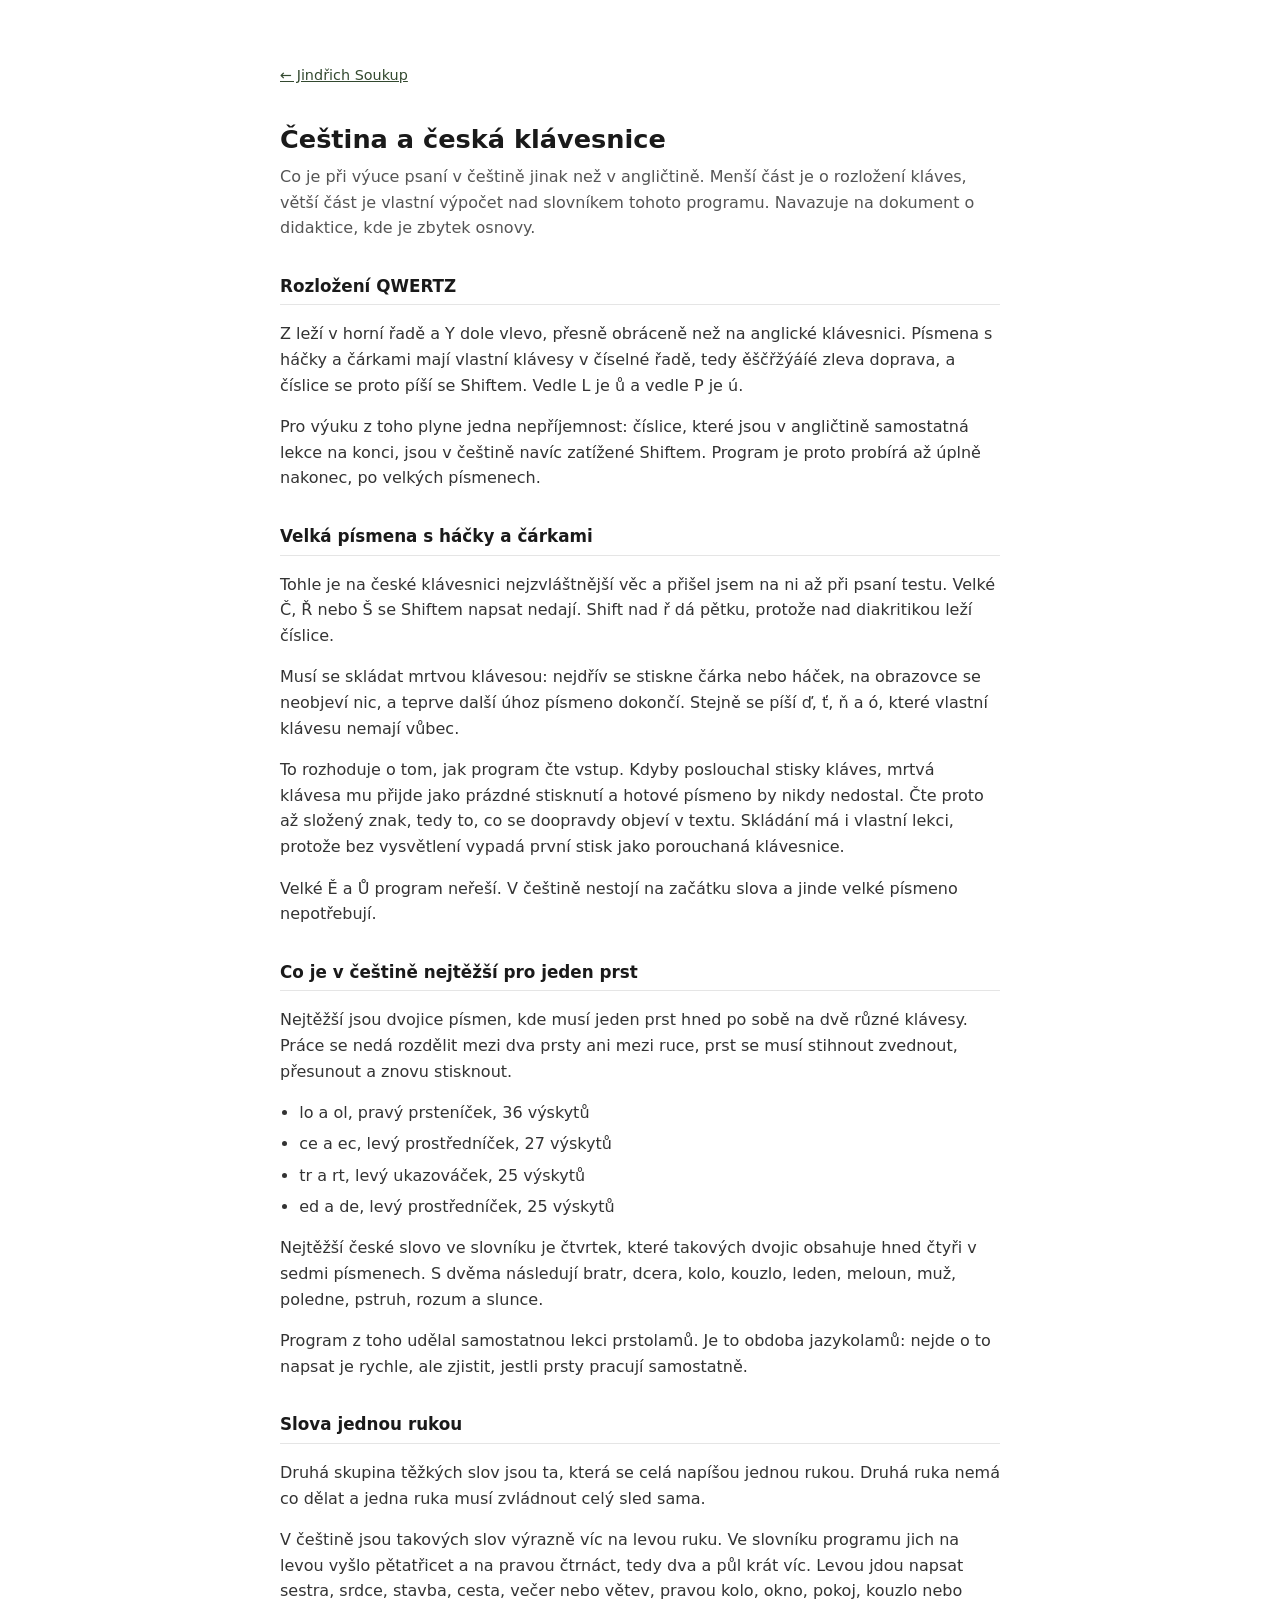
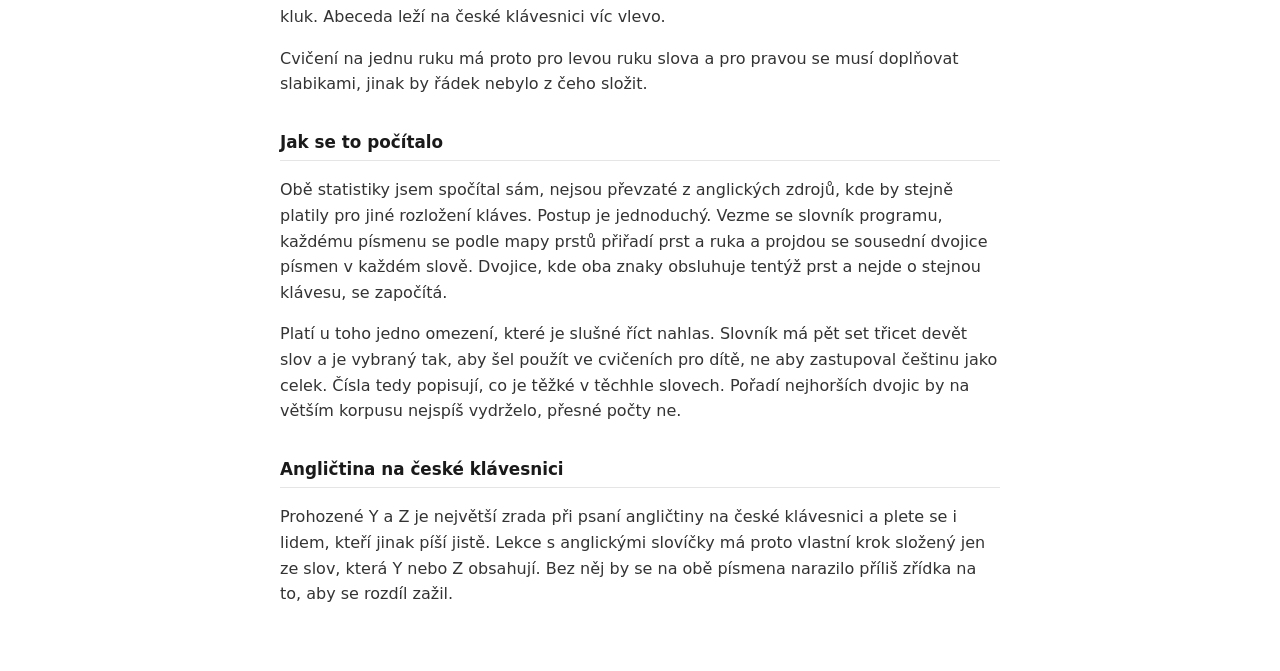
==== docs/cestina.html @ 6b9434f6 "Píšeme všemi deseti: výukový program psaní na české klávesnici 38 lekcí od f a j po číslice, generát" ====
<!DOCTYPE html>
<html lang="cs">
<head>
  <meta charset="UTF-8">
  <meta name="viewport" content="width=device-width, initial-scale=1.0">
  <title>Čeština a česká klávesnice</title>
  <style>
    body {
      font-family: system-ui, -apple-system, Segoe UI, Roboto, sans-serif;
      max-width: 720px;
      margin: 4rem auto;
      padding: 0 1.5rem;
      line-height: 1.6;
      color: #1a1a1a;
    }
    h1 { margin-bottom: 0.25rem; font-size: 1.6rem; }
    p.subtitle { color: #555; margin-top: 0; }
    h2 {
      font-size: 1.05rem;
      margin: 2rem 0 0.5rem;
      padding-bottom: 0.3rem;
      border-bottom: 1px solid #e5e5e5;
    }
    h3 { font-size: 0.98rem; margin: 1.5rem 0 0.4rem; color: #333; }
    p { color: #333; }
    ul { padding-left: 1.2rem; }
    li { margin: 0.35rem 0; color: #333; }
    a { color: #33492F; }
    .back { font-size: 0.9rem; margin-bottom: 2rem; }
    pre {
      background: #f4f4f2;
      padding: 0.8rem 1rem;
      border-radius: 3px;
      overflow-x: auto;
      font-size: 0.9em;
      line-height: 1.5;
    }
    code {
      background: #f4f4f2;
      padding: 0.1em 0.3em;
      border-radius: 3px;
      font-size: 0.9em;
    }
  </style>
</head>
<body>
  <p class="back"><a href="index.html">← Jindřich Soukup</a></p>

  <h1>Čeština a česká klávesnice</h1>
  <p class="subtitle">Co je při výuce psaní v češtině jinak než v angličtině. Menší část je o rozložení kláves, větší část je vlastní výpočet nad slovníkem tohoto programu. Navazuje na dokument o didaktice, kde je zbytek osnovy.</p>

  <h2>Rozložení QWERTZ</h2>
  <p>Z leží v horní řadě a Y dole vlevo, přesně obráceně než na anglické klávesnici. Písmena s háčky a čárkami mají vlastní klávesy v číselné řadě, tedy ěščřžýáíé zleva doprava, a číslice se proto píší se Shiftem. Vedle L je ů a vedle P je ú.</p>
  <p>Pro výuku z toho plyne jedna nepříjemnost: číslice, které jsou v angličtině samostatná lekce na konci, jsou v češtině navíc zatížené Shiftem. Program je proto probírá až úplně nakonec, po velkých písmenech.</p>
  <h2>Velká písmena s háčky a čárkami</h2>
  <p>Tohle je na české klávesnici nejzvláštnější věc a přišel jsem na ni až při psaní testu. Velké Č, Ř nebo Š se Shiftem napsat nedají. Shift nad ř dá pětku, protože nad diakritikou leží číslice.</p>
  <p>Musí se skládat mrtvou klávesou: nejdřív se stiskne čárka nebo háček, na obrazovce se neobjeví nic, a teprve další úhoz písmeno dokončí. Stejně se píší ď, ť, ň a ó, které vlastní klávesu nemají vůbec.</p>
  <p>To rozhoduje o tom, jak program čte vstup. Kdyby poslouchal stisky kláves, mrtvá klávesa mu přijde jako prázdné stisknutí a hotové písmeno by nikdy nedostal. Čte proto až složený znak, tedy to, co se doopravdy objeví v textu. Skládání má i vlastní lekci, protože bez vysvětlení vypadá první stisk jako porouchaná klávesnice.</p>
  <p>Velké Ě a Ů program neřeší. V češtině nestojí na začátku slova a jinde velké písmeno nepotřebují.</p>
  <h2>Co je v češtině nejtěžší pro jeden prst</h2>
  <p>Nejtěžší jsou dvojice písmen, kde musí jeden prst hned po sobě na dvě různé klávesy. Práce se nedá rozdělit mezi dva prsty ani mezi ruce, prst se musí stihnout zvednout, přesunout a znovu stisknout.</p>
  <ul>
    <li>lo a ol, pravý prsteníček, 36 výskytů</li>
    <li>ce a ec, levý prostředníček, 27 výskytů</li>
    <li>tr a rt, levý ukazováček, 25 výskytů</li>
    <li>ed a de, levý prostředníček, 25 výskytů</li>
  </ul>
  <p>Nejtěžší české slovo ve slovníku je čtvrtek, které takových dvojic obsahuje hned čtyři v sedmi písmenech. S dvěma následují bratr, dcera, kolo, kouzlo, leden, meloun, muž, poledne, pstruh, rozum a slunce.</p>
  <p>Program z toho udělal samostatnou lekci prstolamů. Je to obdoba jazykolamů: nejde o to napsat je rychle, ale zjistit, jestli prsty pracují samostatně.</p>
  <h2>Slova jednou rukou</h2>
  <p>Druhá skupina těžkých slov jsou ta, která se celá napíšou jednou rukou. Druhá ruka nemá co dělat a jedna ruka musí zvládnout celý sled sama.</p>
  <p>V češtině jsou takových slov výrazně víc na levou ruku. Ve slovníku programu jich na levou vyšlo pětatřicet a na pravou čtrnáct, tedy dva a půl krát víc. Levou jdou napsat sestra, srdce, stavba, cesta, večer nebo větev, pravou kolo, okno, pokoj, kouzlo nebo kluk. Abeceda leží na české klávesnici víc vlevo.</p>
  <p>Cvičení na jednu ruku má proto pro levou ruku slova a pro pravou se musí doplňovat slabikami, jinak by řádek nebylo z čeho složit.</p>
  <h2>Jak se to počítalo</h2>
  <p>Obě statistiky jsem spočítal sám, nejsou převzaté z anglických zdrojů, kde by stejně platily pro jiné rozložení kláves. Postup je jednoduchý. Vezme se slovník programu, každému písmenu se podle mapy prstů přiřadí prst a ruka a projdou se sousední dvojice písmen v každém slově. Dvojice, kde oba znaky obsluhuje tentýž prst a nejde o stejnou klávesu, se započítá.</p>
  <p>Platí u toho jedno omezení, které je slušné říct nahlas. Slovník má pět set třicet devět slov a je vybraný tak, aby šel použít ve cvičeních pro dítě, ne aby zastupoval češtinu jako celek. Čísla tedy popisují, co je těžké v těchhle slovech. Pořadí nejhorších dvojic by na větším korpusu nejspíš vydrželo, přesné počty ne.</p>
  <h2>Angličtina na české klávesnici</h2>
  <p>Prohozené Y a Z je největší zrada při psaní angličtiny na české klávesnici a plete se i lidem, kteří jinak píší jistě. Lekce s anglickými slovíčky má proto vlastní krok složený jen ze slov, která Y nebo Z obsahují. Bez něj by se na obě písmena narazilo příliš zřídka na to, aby se rozdíl zažil.</p>
</body>
</html>
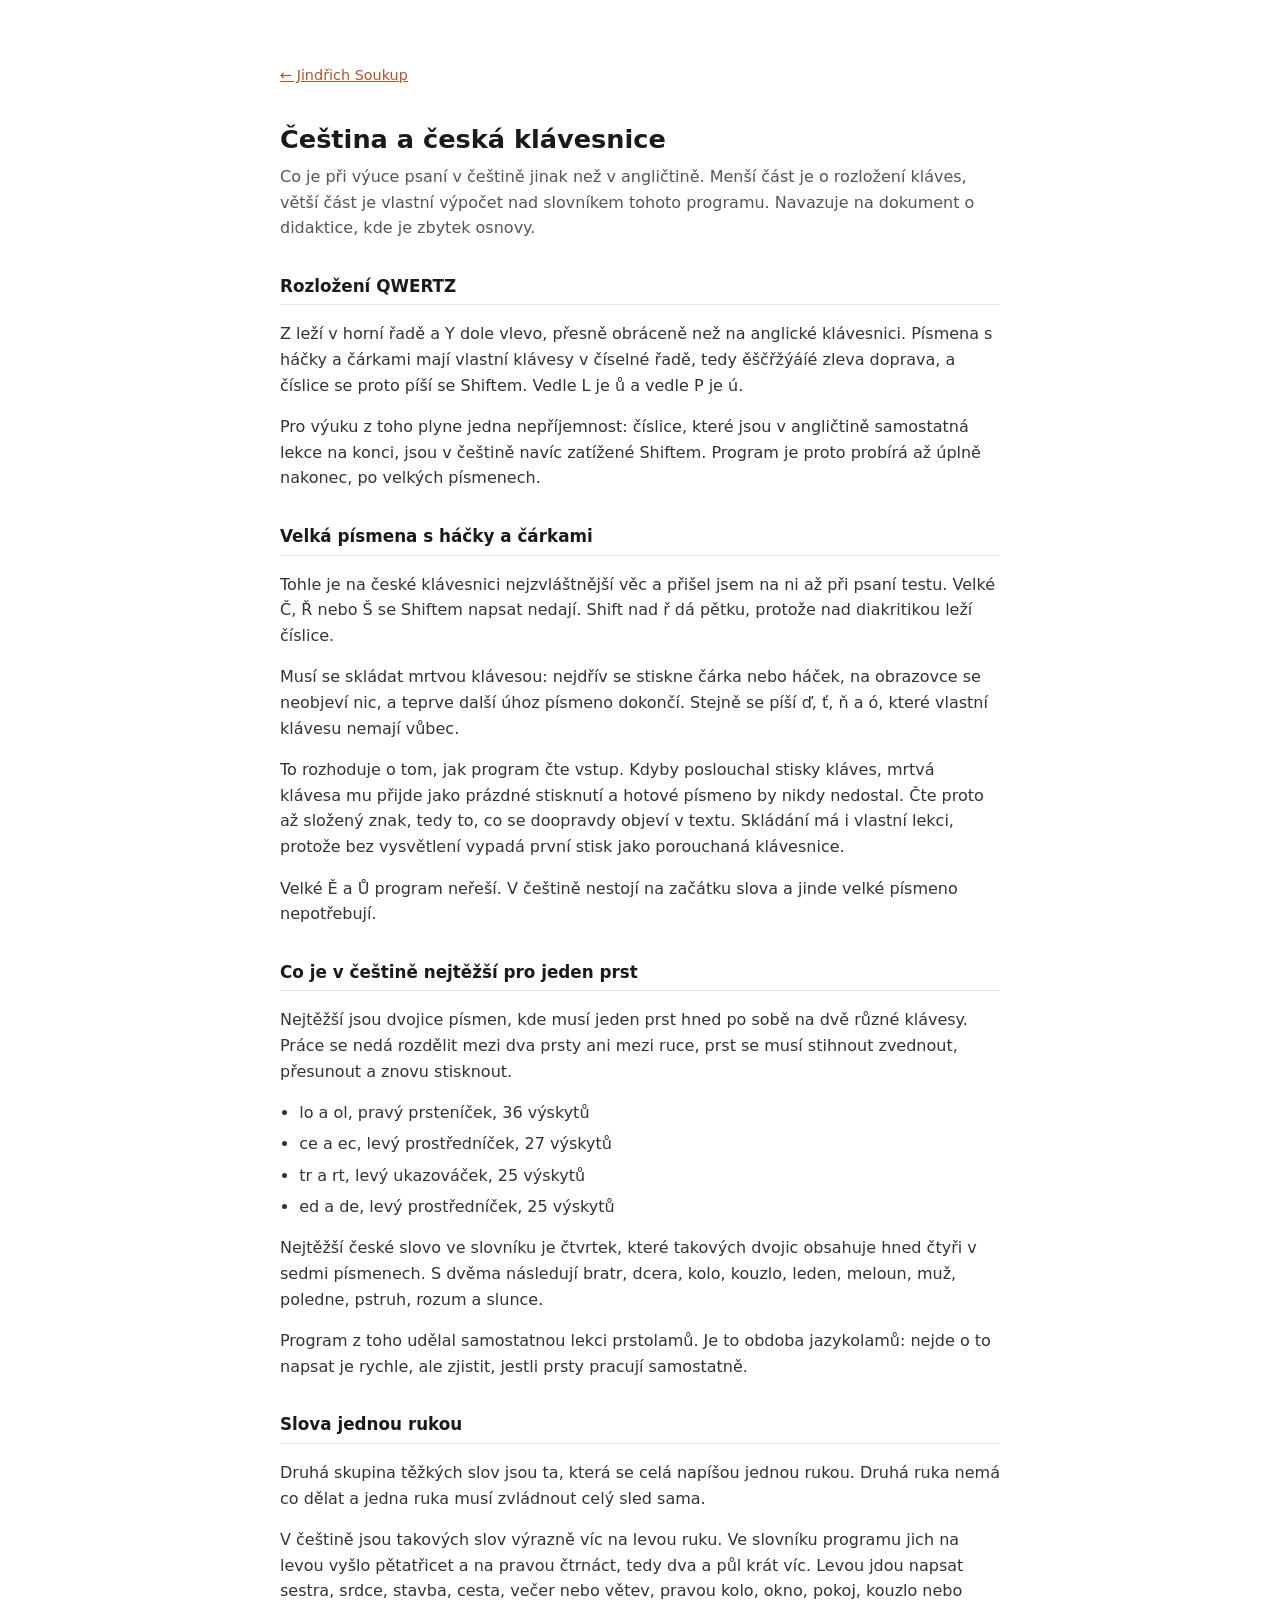
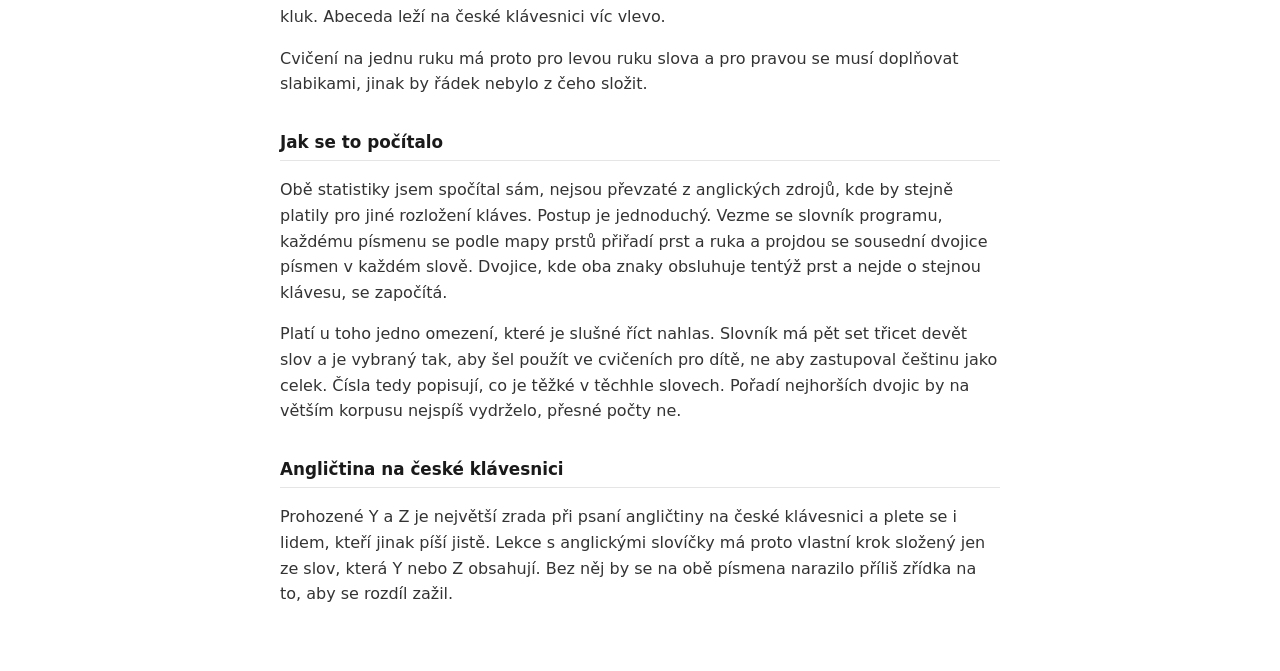
==== commit d890c230: "Odkazy v generovaných poznámkách stejnou barvou jako web Co-Authored-By: Claude Opus 5 (1M context) " ====
--- a/docs/cestina.html
+++ b/docs/cestina.html
@@ -25,7 +25,7 @@
     p { color: #333; }
     ul { padding-left: 1.2rem; }
     li { margin: 0.35rem 0; color: #333; }
-    a { color: #33492F; }
+    a { color: #A8552E; }
     .back { font-size: 0.9rem; margin-bottom: 2rem; }
     pre {
       background: #f4f4f2;
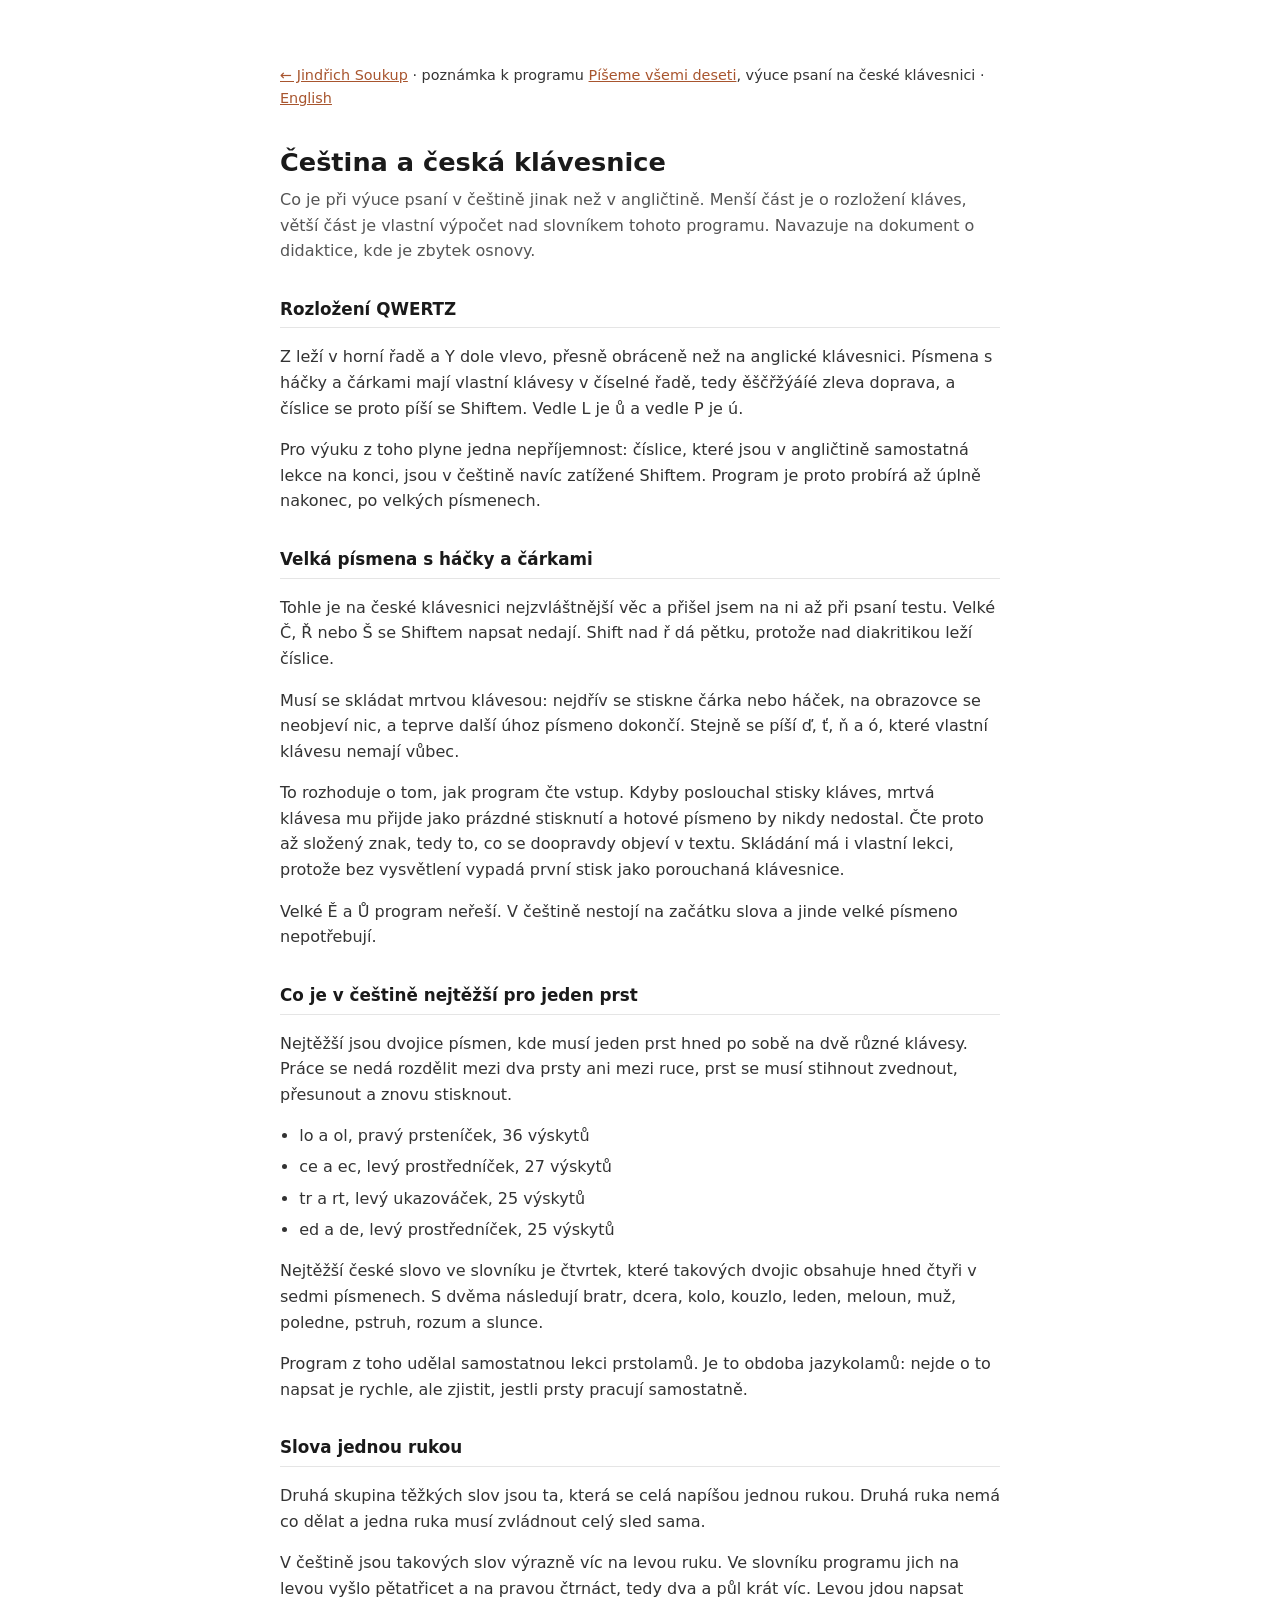
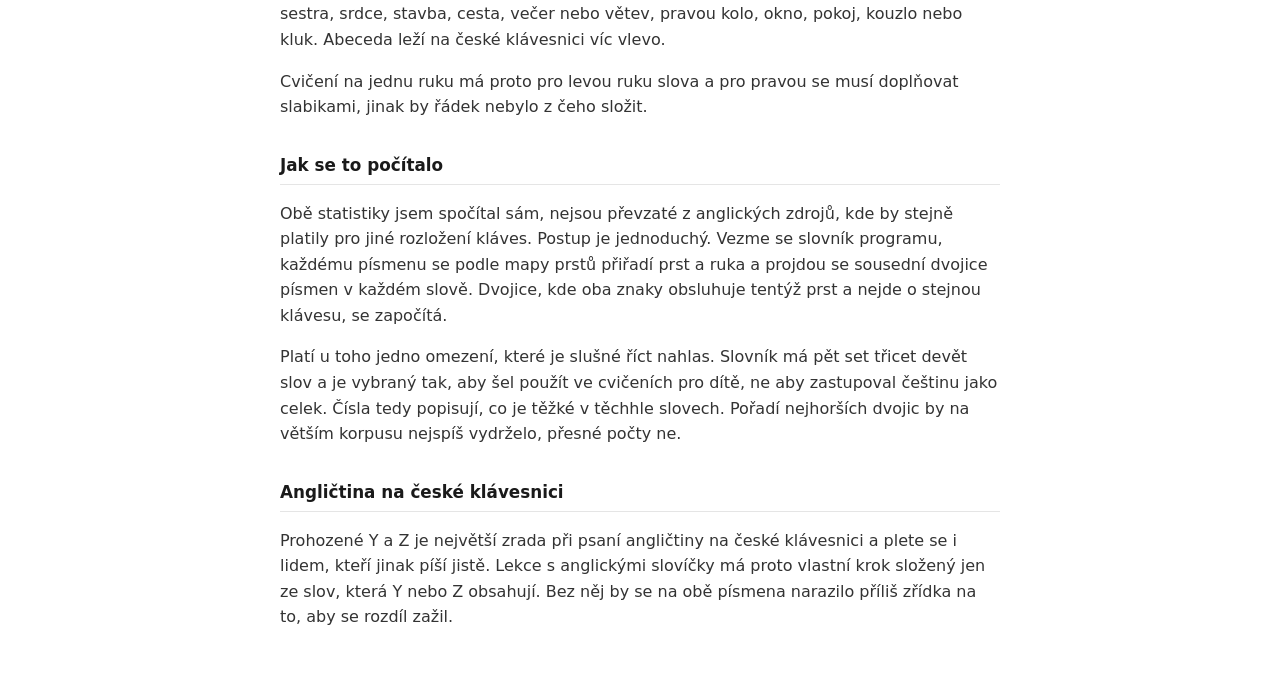
==== commit 634d92a7: "Zpětné odkazy a přepínač jazyka v poznámkách Řádek nahoře teď vedle cesty na rozcestník odkazuje na " ====
--- a/docs/cestina.html
+++ b/docs/cestina.html
@@ -44,7 +44,8 @@
   </style>
 </head>
 <body>
-  <p class="back"><a href="index.html">← Jindřich Soukup</a></p>
+  <p class="back"><a href="index.html">← Jindřich Soukup</a> · poznámka k programu
+    <a href="https://github.com/JindrichSoukup/pisme-vsemi-deseti">Píšeme všemi deseti</a>, výuce psaní na české klávesnici · <a href="czech-keyboard.html" hreflang="en" lang="en">English</a></p>
 
   <h1>Čeština a česká klávesnice</h1>
   <p class="subtitle">Co je při výuce psaní v češtině jinak než v angličtině. Menší část je o rozložení kláves, větší část je vlastní výpočet nad slovníkem tohoto programu. Navazuje na dokument o didaktice, kde je zbytek osnovy.</p>
